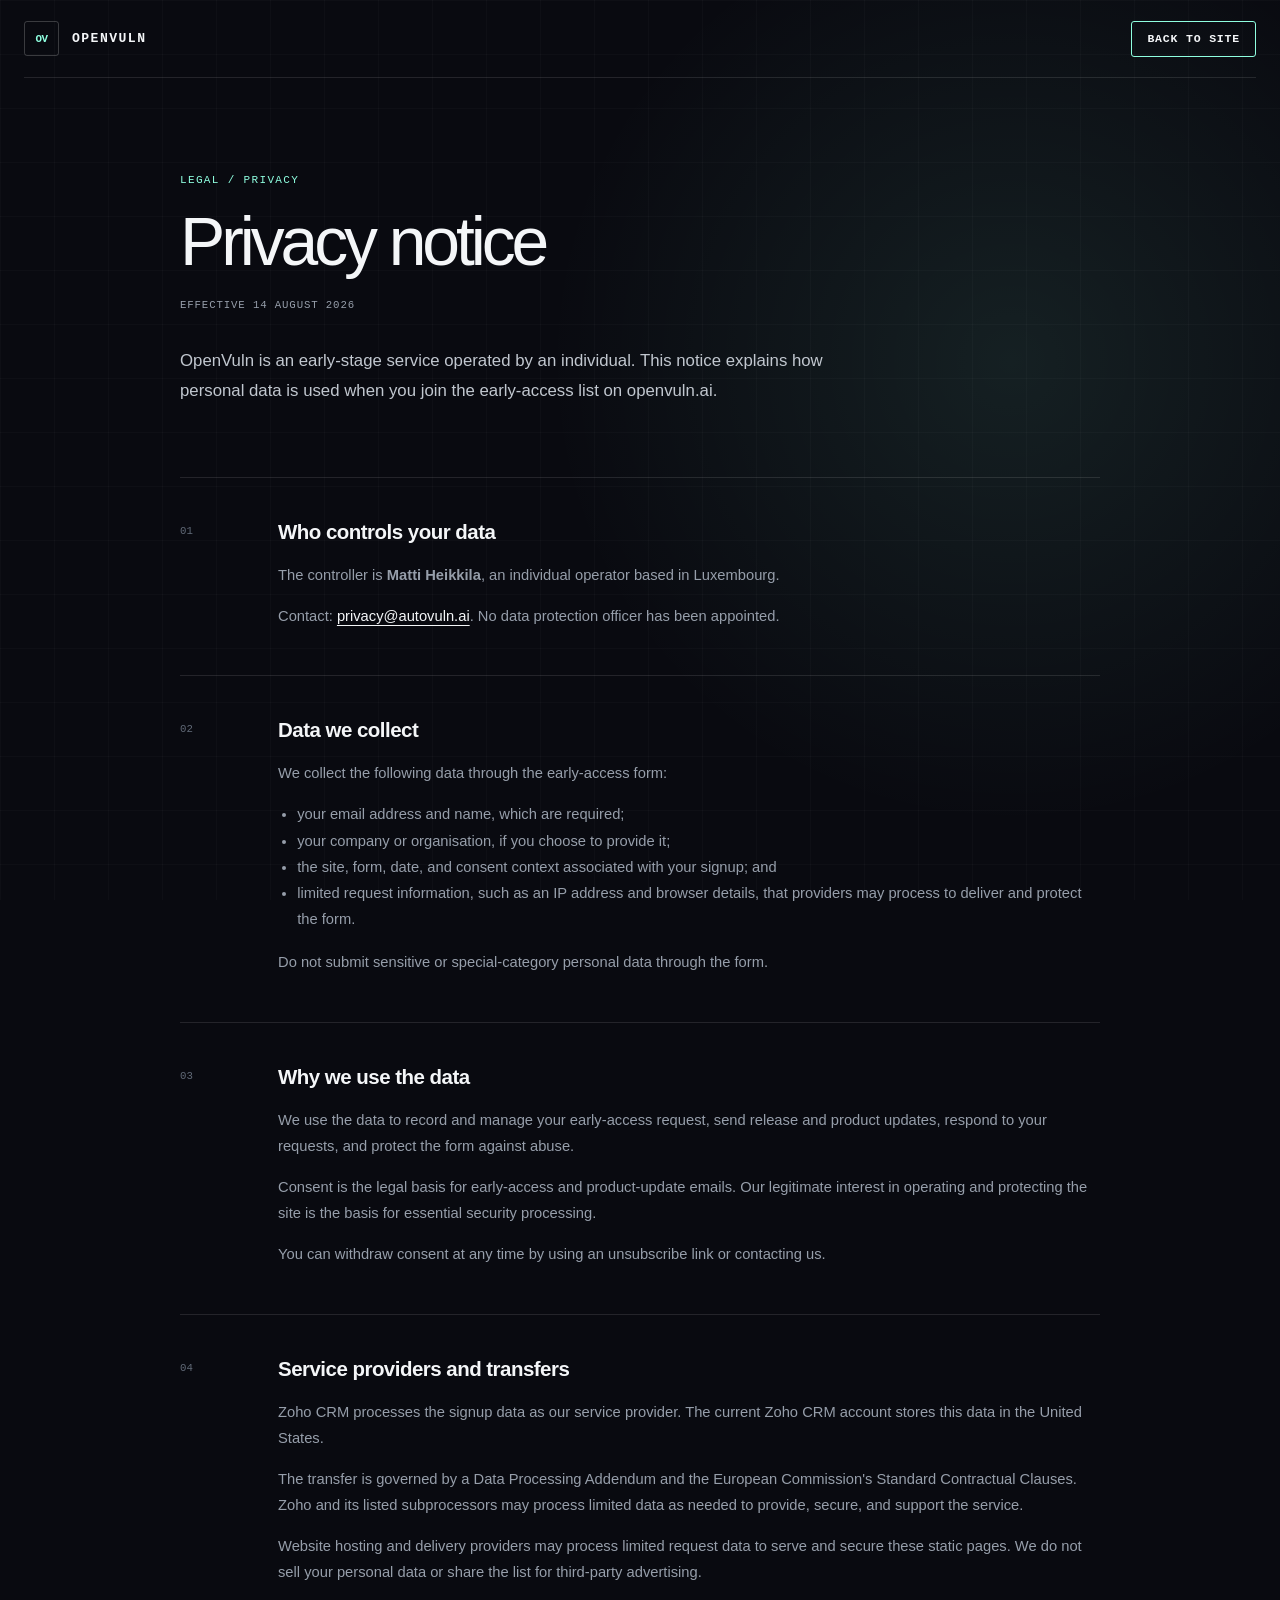
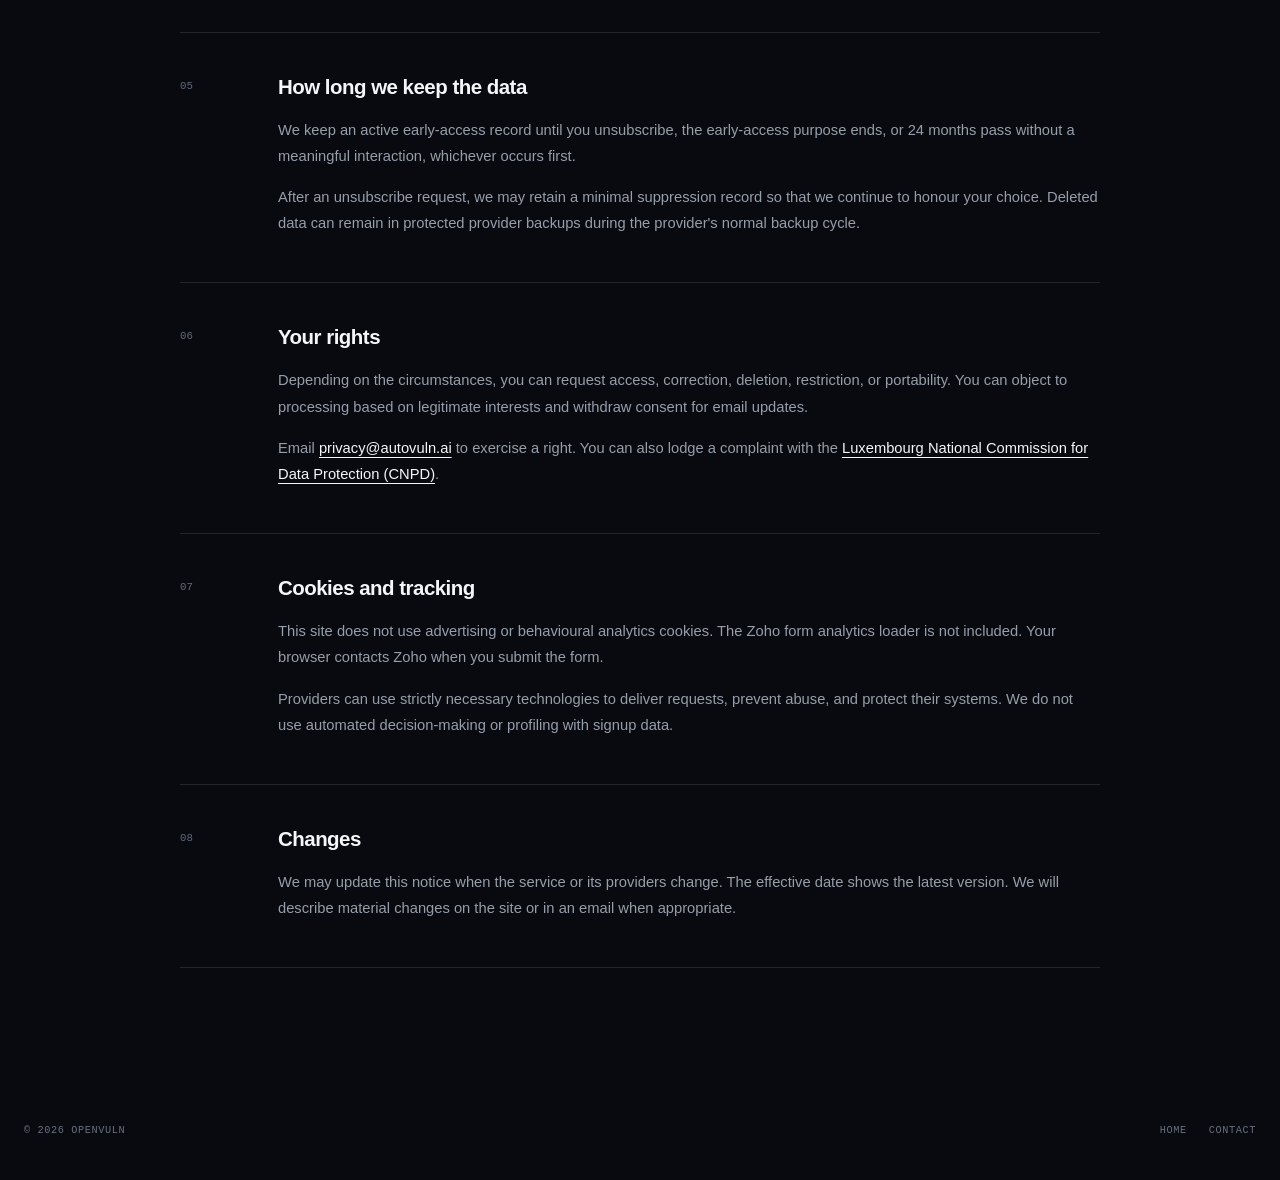
==== privacy/index.html @ ce963e1f "Add OpenVuln privacy notice" ====
<!doctype html>
<html lang="en">
  <head>
    <meta charset="utf-8">
    <meta name="viewport" content="width=device-width, initial-scale=1">
    <meta name="description" content="Privacy notice for the OpenVuln early-access list.">
    <meta name="theme-color" content="#090a10">
    <title>Privacy Notice — OpenVuln</title>
    <link rel="stylesheet" href="../assets/styles.css">
  </head>
  <body class="theme-openvuln legal-page">
    <a class="skip-link" href="#main">Skip to content</a>
    <header class="site-header shell">
      <a class="brand" href="../" aria-label="OpenVuln home">
        <span class="brand-mark" aria-hidden="true">OV</span>
        <span class="brand-name">OpenVuln</span>
      </a>
      <div class="header-meta"><a class="header-cta" href="../">Back to site</a></div>
    </header>

    <main class="legal-main" id="main">
      <div class="legal-hero">
        <p class="legal-kicker">Legal / Privacy</p>
        <h1>Privacy notice</h1>
        <p class="effective-date">Effective 14 August 2026</p>
        <p class="legal-intro">
          OpenVuln is an early-stage service operated by an individual. This notice explains how
          personal data is used when you join the early-access list on openvuln.ai.
        </p>
      </div>

      <div class="legal-sections">
        <section>
          <div>
            <h2>Who controls your data</h2>
            <p>The controller is <strong>Matti Heikkila</strong>, an individual operator based in Luxembourg.</p>
            <p>Contact: <a href="mailto:privacy@autovuln.ai">privacy@autovuln.ai</a>. No data protection officer has been appointed.</p>
          </div>
        </section>
        <section>
          <div>
            <h2>Data we collect</h2>
            <p>We collect the following data through the early-access form:</p>
            <ul>
              <li>your email address and name, which are required;</li>
              <li>your company or organisation, if you choose to provide it;</li>
              <li>the site, form, date, and consent context associated with your signup; and</li>
              <li>limited request information, such as an IP address and browser details, that providers may process to deliver and protect the form.</li>
            </ul>
            <p>Do not submit sensitive or special-category personal data through the form.</p>
          </div>
        </section>
        <section>
          <div>
            <h2>Why we use the data</h2>
            <p>We use the data to record and manage your early-access request, send release and product updates, respond to your requests, and protect the form against abuse.</p>
            <p>Consent is the legal basis for early-access and product-update emails. Our legitimate interest in operating and protecting the site is the basis for essential security processing.</p>
            <p>You can withdraw consent at any time by using an unsubscribe link or contacting us.</p>
          </div>
        </section>
        <section>
          <div>
            <h2>Service providers and transfers</h2>
            <p>Zoho CRM processes the signup data as our service provider. The current Zoho CRM account stores this data in the United States.</p>
            <p>The transfer is governed by a Data Processing Addendum and the European Commission's Standard Contractual Clauses. Zoho and its listed subprocessors may process limited data as needed to provide, secure, and support the service.</p>
            <p>Website hosting and delivery providers may process limited request data to serve and secure these static pages. We do not sell your personal data or share the list for third-party advertising.</p>
          </div>
        </section>
        <section>
          <div>
            <h2>How long we keep the data</h2>
            <p>We keep an active early-access record until you unsubscribe, the early-access purpose ends, or 24 months pass without a meaningful interaction, whichever occurs first.</p>
            <p>After an unsubscribe request, we may retain a minimal suppression record so that we continue to honour your choice. Deleted data can remain in protected provider backups during the provider's normal backup cycle.</p>
          </div>
        </section>
        <section>
          <div>
            <h2>Your rights</h2>
            <p>Depending on the circumstances, you can request access, correction, deletion, restriction, or portability. You can object to processing based on legitimate interests and withdraw consent for email updates.</p>
            <p>Email <a href="mailto:privacy@autovuln.ai">privacy@autovuln.ai</a> to exercise a right. You can also lodge a complaint with the <a href="https://cnpd.public.lu/en/particuliers/faire-valoir/formulaire-plainte.html" rel="noreferrer" target="_blank">Luxembourg National Commission for Data Protection (CNPD)</a>.</p>
          </div>
        </section>
        <section>
          <div>
            <h2>Cookies and tracking</h2>
            <p>This site does not use advertising or behavioural analytics cookies. The Zoho form analytics loader is not included. Your browser contacts Zoho when you submit the form.</p>
            <p>Providers can use strictly necessary technologies to deliver requests, prevent abuse, and protect their systems. We do not use automated decision-making or profiling with signup data.</p>
          </div>
        </section>
        <section>
          <div>
            <h2>Changes</h2>
            <p>We may update this notice when the service or its providers change. The effective date shows the latest version. We will describe material changes on the site or in an email when appropriate.</p>
          </div>
        </section>
      </div>
    </main>

    <footer class="site-footer shell">
      <span>© 2026 OpenVuln</span>
      <nav class="footer-links" aria-label="Footer"><a href="../">Home</a><a href="mailto:privacy@autovuln.ai">Contact</a></nav>
    </footer>
  </body>
</html>
---- assets/styles.css ----
:root {
  color-scheme: dark;
  --bg: #090b0f;
  --bg-soft: #0e1117;
  --panel: rgba(17, 21, 28, 0.82);
  --panel-solid: #11151c;
  --line: rgba(255, 255, 255, 0.11);
  --line-strong: rgba(255, 255, 255, 0.2);
  --text: #f4f6f8;
  --muted: #969eaa;
  --muted-bright: #c1c7cf;
  --accent: #d4ff4f;
  --accent-rgb: 212, 255, 79;
  --accent-alt: #7ee7c5;
  --danger: #ff796c;
  --display: "Arial Narrow", "Helvetica Neue", Arial, sans-serif;
  --body: Inter, ui-sans-serif, -apple-system, BlinkMacSystemFont, "Segoe UI", sans-serif;
  --mono: "SFMono-Regular", Consolas, "Liberation Mono", monospace;
}

.theme-openvuln {
  --bg: #090a10;
  --bg-soft: #0e1019;
  --panel: rgba(17, 19, 31, 0.84);
  --panel-solid: #11131f;
  --accent: #8fffe0;
  --accent-rgb: 143, 255, 224;
  --accent-alt: #b996ff;
}

* {
  box-sizing: border-box;
}

html {
  scroll-behavior: smooth;
}

body {
  min-width: 320px;
  margin: 0;
  overflow-x: hidden;
  background:
    radial-gradient(circle at 79% 13%, rgba(var(--accent-rgb), 0.09), transparent 29rem),
    var(--bg);
  color: var(--text);
  font-family: var(--body);
  -webkit-font-smoothing: antialiased;
}

body::before {
  position: fixed;
  z-index: -1;
  inset: 0;
  background-image:
    linear-gradient(rgba(255, 255, 255, 0.025) 1px, transparent 1px),
    linear-gradient(90deg, rgba(255, 255, 255, 0.025) 1px, transparent 1px);
  background-size: 54px 54px;
  content: "";
  pointer-events: none;
}

a {
  color: inherit;
}

button,
input {
  font: inherit;
}

.skip-link {
  position: fixed;
  z-index: 100;
  top: 12px;
  left: 12px;
  padding: 10px 14px;
  transform: translateY(-160%);
  border-radius: 3px;
  background: var(--accent);
  color: #080a0e;
  font-weight: 700;
  text-decoration: none;
}

.skip-link:focus {
  transform: translateY(0);
}

.shell {
  width: min(1240px, calc(100% - 48px));
  margin-inline: auto;
}

.site-header {
  display: flex;
  min-height: 78px;
  align-items: center;
  justify-content: space-between;
  gap: 24px;
  border-bottom: 1px solid var(--line);
}

.brand {
  display: inline-flex;
  align-items: center;
  gap: 13px;
  text-decoration: none;
}

.brand-mark {
  display: grid;
  width: 35px;
  height: 35px;
  place-items: center;
  border: 1px solid var(--line-strong);
  border-radius: 3px;
  color: var(--accent);
  font-family: var(--mono);
  font-size: 0.68rem;
  font-weight: 700;
  letter-spacing: -0.05em;
}

.brand-name {
  font-family: var(--mono);
  font-size: 0.82rem;
  font-weight: 700;
  letter-spacing: 0.11em;
  text-transform: uppercase;
}

.header-meta {
  display: inline-flex;
  align-items: center;
  gap: 22px;
  color: var(--muted);
  font-family: var(--mono);
  font-size: 0.67rem;
  letter-spacing: 0.09em;
  text-transform: uppercase;
}

.header-cta,
.primary-cta,
.submit-button {
  display: inline-flex;
  min-height: 44px;
  align-items: center;
  justify-content: center;
  border: 1px solid var(--accent);
  border-radius: 3px;
  background: var(--accent);
  color: #090b0f;
  font-family: var(--mono);
  font-size: 0.72rem;
  font-weight: 750;
  letter-spacing: 0.07em;
  text-decoration: none;
  text-transform: uppercase;
  transition: transform 160ms ease, box-shadow 160ms ease, background 160ms ease;
}

.header-cta {
  min-height: 36px;
  padding: 0 15px;
  background: transparent;
  color: var(--text);
}

.header-cta:hover,
.header-cta:focus-visible,
.primary-cta:hover,
.primary-cta:focus-visible,
.submit-button:hover,
.submit-button:focus-visible {
  transform: translateY(-2px);
  box-shadow: 0 12px 30px rgba(var(--accent-rgb), 0.15);
}

.hero {
  display: grid;
  min-height: 710px;
  grid-template-columns: minmax(0, 1.12fr) minmax(360px, 0.72fr);
  align-items: center;
  gap: clamp(48px, 8vw, 116px);
  padding: 82px 0 88px;
}

.eyebrow,
.section-kicker,
.panel-label,
.model-label,
.form-note,
.legal-kicker,
.status-pill {
  font-family: var(--mono);
  font-size: 0.69rem;
  letter-spacing: 0.12em;
  text-transform: uppercase;
}

.eyebrow {
  display: flex;
  align-items: center;
  gap: 11px;
  margin: 0 0 32px;
  color: var(--accent);
}

.pulse {
  width: 7px;
  height: 7px;
  border-radius: 50%;
  background: currentColor;
  box-shadow: 0 0 0 0 rgba(var(--accent-rgb), 0.5);
  animation: pulse 2.4s infinite;
}

@keyframes pulse {
  70% {
    box-shadow: 0 0 0 8px rgba(var(--accent-rgb), 0);
  }
  100% {
    box-shadow: 0 0 0 0 rgba(var(--accent-rgb), 0);
  }
}

.hero h1 {
  max-width: 820px;
  margin: 0;
  font-family: var(--display);
  font-size: clamp(4rem, 7.7vw, 7.2rem);
  font-stretch: condensed;
  font-weight: 500;
  letter-spacing: -0.075em;
  line-height: 0.86;
  text-wrap: balance;
}

.hero h1 em {
  color: var(--accent);
  font-style: normal;
}

.hero-copy {
  max-width: 650px;
  margin: 38px 0 0;
  color: var(--muted-bright);
  font-size: clamp(1rem, 1.6vw, 1.18rem);
  line-height: 1.72;
}

.hero-actions {
  display: flex;
  flex-wrap: wrap;
  align-items: center;
  gap: 21px;
  margin-top: 38px;
}

.primary-cta {
  min-width: 190px;
  padding: 0 22px;
}

.quiet-note {
  color: var(--muted);
  font-family: var(--mono);
  font-size: 0.68rem;
  line-height: 1.55;
  text-transform: uppercase;
}

.signal-panel {
  position: relative;
  overflow: hidden;
  border: 1px solid var(--line-strong);
  border-radius: 5px;
  background: linear-gradient(145deg, rgba(var(--accent-rgb), 0.04), transparent 46%), var(--panel);
  box-shadow: 0 34px 100px rgba(0, 0, 0, 0.35);
}

.signal-panel::after {
  position: absolute;
  right: -32%;
  bottom: -55%;
  width: 25rem;
  height: 25rem;
  border: 1px solid rgba(var(--accent-rgb), 0.18);
  border-radius: 50%;
  content: "";
}

.panel-header {
  display: flex;
  align-items: center;
  justify-content: space-between;
  padding: 17px 19px;
  border-bottom: 1px solid var(--line);
}

.panel-label {
  color: var(--muted);
}

.panel-dots {
  display: flex;
  gap: 5px;
}

.panel-dots span {
  width: 5px;
  height: 5px;
  border-radius: 50%;
  background: var(--line-strong);
}

.panel-dots span:first-child {
  background: var(--accent);
}

.signal-body {
  position: relative;
  z-index: 1;
  padding: 28px 24px 27px;
  font-family: var(--mono);
}

.signal-step {
  display: grid;
  grid-template-columns: 38px minmax(0, 1fr) auto;
  align-items: center;
  gap: 10px;
  padding: 15px 0;
  border-bottom: 1px solid var(--line);
  font-size: 0.74rem;
}

.signal-step:last-of-type {
  border-bottom: 0;
}

.signal-index {
  color: #59616e;
}

.signal-name {
  color: var(--muted-bright);
}

.signal-state {
  color: var(--accent);
  font-size: 0.62rem;
  letter-spacing: 0.08em;
  text-transform: uppercase;
}

.signal-output {
  margin-top: 24px;
  padding: 15px 16px;
  border-left: 2px solid var(--accent);
  background: rgba(var(--accent-rgb), 0.055);
  color: var(--muted);
  font-size: 0.68rem;
  line-height: 1.65;
}

.signal-output strong {
  color: var(--text);
  font-weight: 600;
}

.model-strip {
  border-block: 1px solid var(--line);
  background: rgba(255, 255, 255, 0.015);
}

.model-row {
  display: grid;
  min-height: 112px;
  grid-template-columns: 1.1fr repeat(3, minmax(140px, 0.72fr));
  align-items: center;
}

.model-intro {
  padding-right: 36px;
}

.model-label {
  display: block;
  margin-bottom: 9px;
  color: var(--accent);
}

.model-intro p {
  margin: 0;
  color: var(--muted);
  font-size: 0.8rem;
  line-height: 1.55;
}

.model-name {
  display: grid;
  min-height: 112px;
  place-items: center;
  border-left: 1px solid var(--line);
  font-family: var(--mono);
  font-size: 0.76rem;
  letter-spacing: 0.045em;
  text-align: center;
}

.content-section {
  padding: 118px 0;
}

.section-heading {
  display: grid;
  grid-template-columns: minmax(0, 0.85fr) minmax(320px, 1.15fr);
  gap: 70px;
  margin-bottom: 74px;
}

.section-kicker {
  margin: 4px 0 0;
  color: var(--accent);
}

.section-heading h2,
.signup-copy h2,
.legal-hero h1,
.thanks-card h1 {
  margin: 0;
  font-family: var(--display);
  font-size: clamp(2.8rem, 5.3vw, 5.1rem);
  font-weight: 500;
  letter-spacing: -0.06em;
  line-height: 0.96;
  text-wrap: balance;
}

.section-heading p {
  max-width: 630px;
  margin: 25px 0 0;
  color: var(--muted);
  font-size: 1rem;
  line-height: 1.75;
}

.capability-grid {
  display: grid;
  grid-template-columns: repeat(3, minmax(0, 1fr));
  border-top: 1px solid var(--line);
}

.capability {
  min-height: 265px;
  padding: 31px 30px 34px 0;
  border-bottom: 1px solid var(--line);
}

.capability + .capability {
  padding-left: 30px;
  border-left: 1px solid var(--line);
}

.capability-number {
  color: #616977;
  font-family: var(--mono);
  font-size: 0.68rem;
}

.capability h3 {
  max-width: 260px;
  margin: 56px 0 16px;
  font-size: 1.22rem;
  font-weight: 600;
  letter-spacing: -0.025em;
}

.capability p {
  margin: 0;
  color: var(--muted);
  font-size: 0.88rem;
  line-height: 1.72;
}

.signup-section {
  padding: 104px 0 116px;
  border-top: 1px solid var(--line);
  background:
    linear-gradient(90deg, rgba(var(--accent-rgb), 0.045), transparent 46%),
    var(--bg-soft);
}

.signup-layout {
  display: grid;
  grid-template-columns: minmax(0, 0.88fr) minmax(420px, 0.72fr);
  align-items: start;
  gap: clamp(60px, 10vw, 140px);
}

.signup-copy .section-kicker {
  margin-bottom: 27px;
}

.signup-copy > p:last-child {
  max-width: 530px;
  margin: 28px 0 0;
  color: var(--muted);
  line-height: 1.75;
}

.early-access-form {
  padding: 30px;
  border: 1px solid var(--line-strong);
  border-radius: 5px;
  background: var(--panel-solid);
}

.form-note {
  display: flex;
  align-items: center;
  justify-content: space-between;
  gap: 20px;
  margin: 0 0 28px;
  color: var(--muted);
}

.form-note span:last-child {
  color: var(--accent);
}

.field {
  margin-bottom: 20px;
}

.field label {
  display: block;
  margin-bottom: 9px;
  color: var(--muted-bright);
  font-family: var(--mono);
  font-size: 0.68rem;
  letter-spacing: 0.06em;
  text-transform: uppercase;
}

.optional {
  color: #626b78;
}

.field input {
  width: 100%;
  min-height: 51px;
  padding: 0 14px;
  border: 1px solid var(--line-strong);
  border-radius: 3px;
  outline: 0;
  background: #0b0e13;
  color: var(--text);
  transition: border-color 150ms ease, box-shadow 150ms ease;
}

.field input::placeholder {
  color: #59616c;
}

.field input:focus {
  border-color: var(--accent);
  box-shadow: 0 0 0 3px rgba(var(--accent-rgb), 0.08);
}

.consent-field {
  display: grid;
  grid-template-columns: 18px minmax(0, 1fr);
  gap: 11px;
  margin: 6px 0 24px;
  color: var(--muted);
  cursor: pointer;
  font-size: 0.78rem;
  line-height: 1.58;
}

.consent-field input {
  width: 17px;
  height: 17px;
  margin: 2px 0 0;
  accent-color: var(--accent);
}

.consent-field a {
  color: var(--text);
  text-decoration-color: #65707d;
  text-underline-offset: 3px;
}

.form-error {
  min-height: 20px;
  margin: -11px 0 17px 29px;
  color: var(--danger);
  font-size: 0.74rem;
}

.submit-button {
  width: 100%;
  min-height: 51px;
  cursor: pointer;
}

.submit-button:disabled {
  cursor: wait;
  opacity: 0.65;
  transform: none;
}

.form-fine-print {
  margin: 14px 0 0;
  color: #68717e;
  font-family: var(--mono);
  font-size: 0.62rem;
  line-height: 1.5;
  text-align: center;
  text-transform: uppercase;
}

.honeypot {
  position: absolute !important;
  width: 1px !important;
  height: 1px !important;
  overflow: hidden !important;
  clip: rect(0 0 0 0) !important;
  clip-path: inset(50%) !important;
  white-space: nowrap !important;
}

.site-footer {
  display: flex;
  min-height: 100px;
  align-items: center;
  justify-content: space-between;
  gap: 30px;
  color: #68717e;
  font-family: var(--mono);
  font-size: 0.64rem;
  letter-spacing: 0.06em;
  text-transform: uppercase;
}

.footer-links {
  display: flex;
  flex-wrap: wrap;
  gap: 22px;
}

.footer-links a {
  text-decoration-color: transparent;
  text-underline-offset: 4px;
}

.footer-links a:hover,
.footer-links a:focus-visible {
  color: var(--text);
  text-decoration-color: var(--accent);
}

.legal-page,
.thanks-page {
  min-height: 100vh;
}

.legal-main {
  width: min(920px, calc(100% - 48px));
  margin-inline: auto;
  padding: 96px 0 112px;
}

.legal-hero {
  padding-bottom: 72px;
  border-bottom: 1px solid var(--line);
}

.legal-kicker {
  margin: 0 0 23px;
  color: var(--accent);
}

.effective-date {
  margin: 25px 0 0;
  color: var(--muted);
  font-family: var(--mono);
  font-size: 0.67rem;
  letter-spacing: 0.08em;
  text-transform: uppercase;
}

.legal-intro {
  max-width: 700px;
  margin: 35px 0 0;
  color: var(--muted-bright);
  font-size: 1.05rem;
  line-height: 1.75;
}

.legal-sections {
  counter-reset: legal;
}

.legal-sections section {
  display: grid;
  grid-template-columns: 74px minmax(0, 1fr);
  gap: 24px;
  padding: 42px 0 46px;
  border-bottom: 1px solid var(--line);
  counter-increment: legal;
}

.legal-sections section::before {
  padding-top: 5px;
  color: #616a77;
  content: counter(legal, decimal-leading-zero);
  font-family: var(--mono);
  font-size: 0.67rem;
}

.legal-sections h2 {
  margin: 0 0 18px;
  font-size: 1.28rem;
  font-weight: 600;
  letter-spacing: -0.025em;
}

.legal-sections p,
.legal-sections li {
  color: var(--muted);
  font-size: 0.92rem;
  line-height: 1.78;
}

.legal-sections p {
  margin: 0 0 15px;
}

.legal-sections p:last-child {
  margin-bottom: 0;
}

.legal-sections ul {
  margin: 0 0 17px;
  padding-left: 1.2rem;
}

.legal-sections a {
  color: var(--text);
  text-underline-offset: 4px;
}

.thanks-page {
  display: grid;
  place-items: center;
  padding: 32px;
}

.thanks-card {
  width: min(700px, 100%);
  padding: clamp(36px, 7vw, 70px);
  border: 1px solid var(--line-strong);
  border-radius: 5px;
  background: var(--panel);
  box-shadow: 0 35px 100px rgba(0, 0, 0, 0.35);
}

.status-pill {
  display: inline-flex;
  align-items: center;
  gap: 9px;
  margin-bottom: 28px;
  color: var(--accent);
}

.status-pill::before {
  width: 7px;
  height: 7px;
  border-radius: 50%;
  background: currentColor;
  content: "";
}

.thanks-card p {
  max-width: 540px;
  margin: 28px 0 0;
  color: var(--muted);
  font-size: 1rem;
  line-height: 1.72;
}

.thanks-card .primary-cta {
  margin-top: 34px;
}

@media (max-width: 980px) {
  .hero {
    grid-template-columns: 1fr;
  }

  .hero-copy {
    max-width: 730px;
  }

  .signal-panel {
    width: min(620px, 100%);
  }

  .model-row {
    grid-template-columns: repeat(3, 1fr);
  }

  .model-intro {
    grid-column: 1 / -1;
    padding: 26px 0;
    border-bottom: 1px solid var(--line);
  }

  .model-name {
    min-height: 82px;
  }

  .model-name:nth-of-type(2) {
    border-left: 0;
  }

  .signup-layout {
    grid-template-columns: 1fr;
  }

  .early-access-form {
    width: min(620px, 100%);
  }
}

@media (max-width: 720px) {
  .shell {
    width: min(100% - 30px, 1240px);
  }

  .site-header {
    min-height: 68px;
  }

  .header-meta > span {
    display: none;
  }

  .hero {
    min-height: auto;
    padding: 68px 0 72px;
  }

  .hero h1 {
    font-size: clamp(3.35rem, 16vw, 5.1rem);
  }

  .model-row {
    grid-template-columns: 1fr;
  }

  .model-name {
    min-height: 67px;
    border-bottom: 1px solid var(--line);
    border-left: 0;
  }

  .section-heading {
    grid-template-columns: 1fr;
    gap: 24px;
  }

  .capability-grid {
    grid-template-columns: 1fr;
  }

  .capability {
    min-height: auto;
    padding: 28px 0 32px;
  }

  .capability + .capability {
    padding-left: 0;
    border-left: 0;
  }

  .capability h3 {
    margin-top: 30px;
  }

  .content-section,
  .signup-section {
    padding: 82px 0;
  }

  .early-access-form {
    padding: 23px 20px;
  }

  .site-footer {
    align-items: flex-start;
    flex-direction: column;
    justify-content: center;
    padding: 28px 0;
  }

  .legal-main {
    width: min(100% - 30px, 920px);
    padding-top: 70px;
  }

  .legal-sections section {
    grid-template-columns: 1fr;
    gap: 13px;
  }
}

@media (prefers-reduced-motion: reduce) {
  html {
    scroll-behavior: auto;
  }

  *,
  *::before,
  *::after {
    animation-duration: 0.01ms !important;
    animation-iteration-count: 1 !important;
    transition-duration: 0.01ms !important;
  }
}
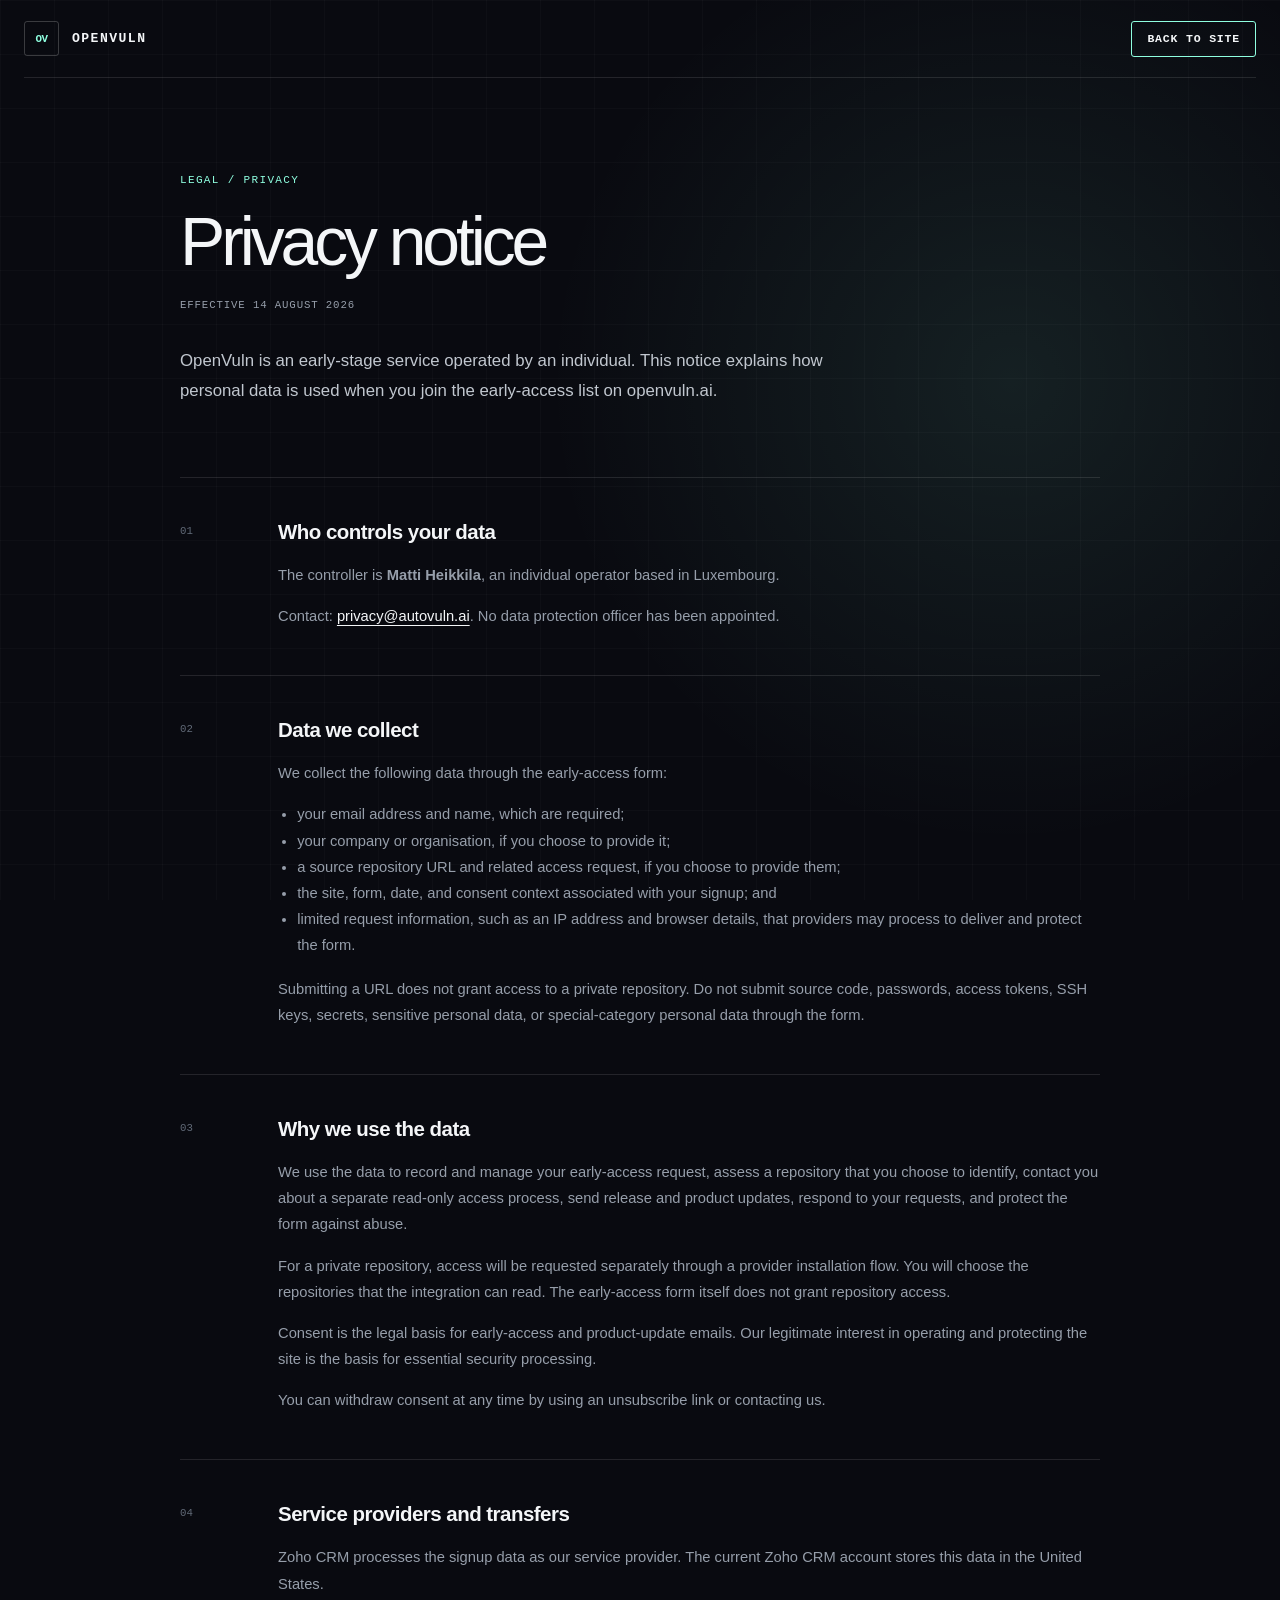
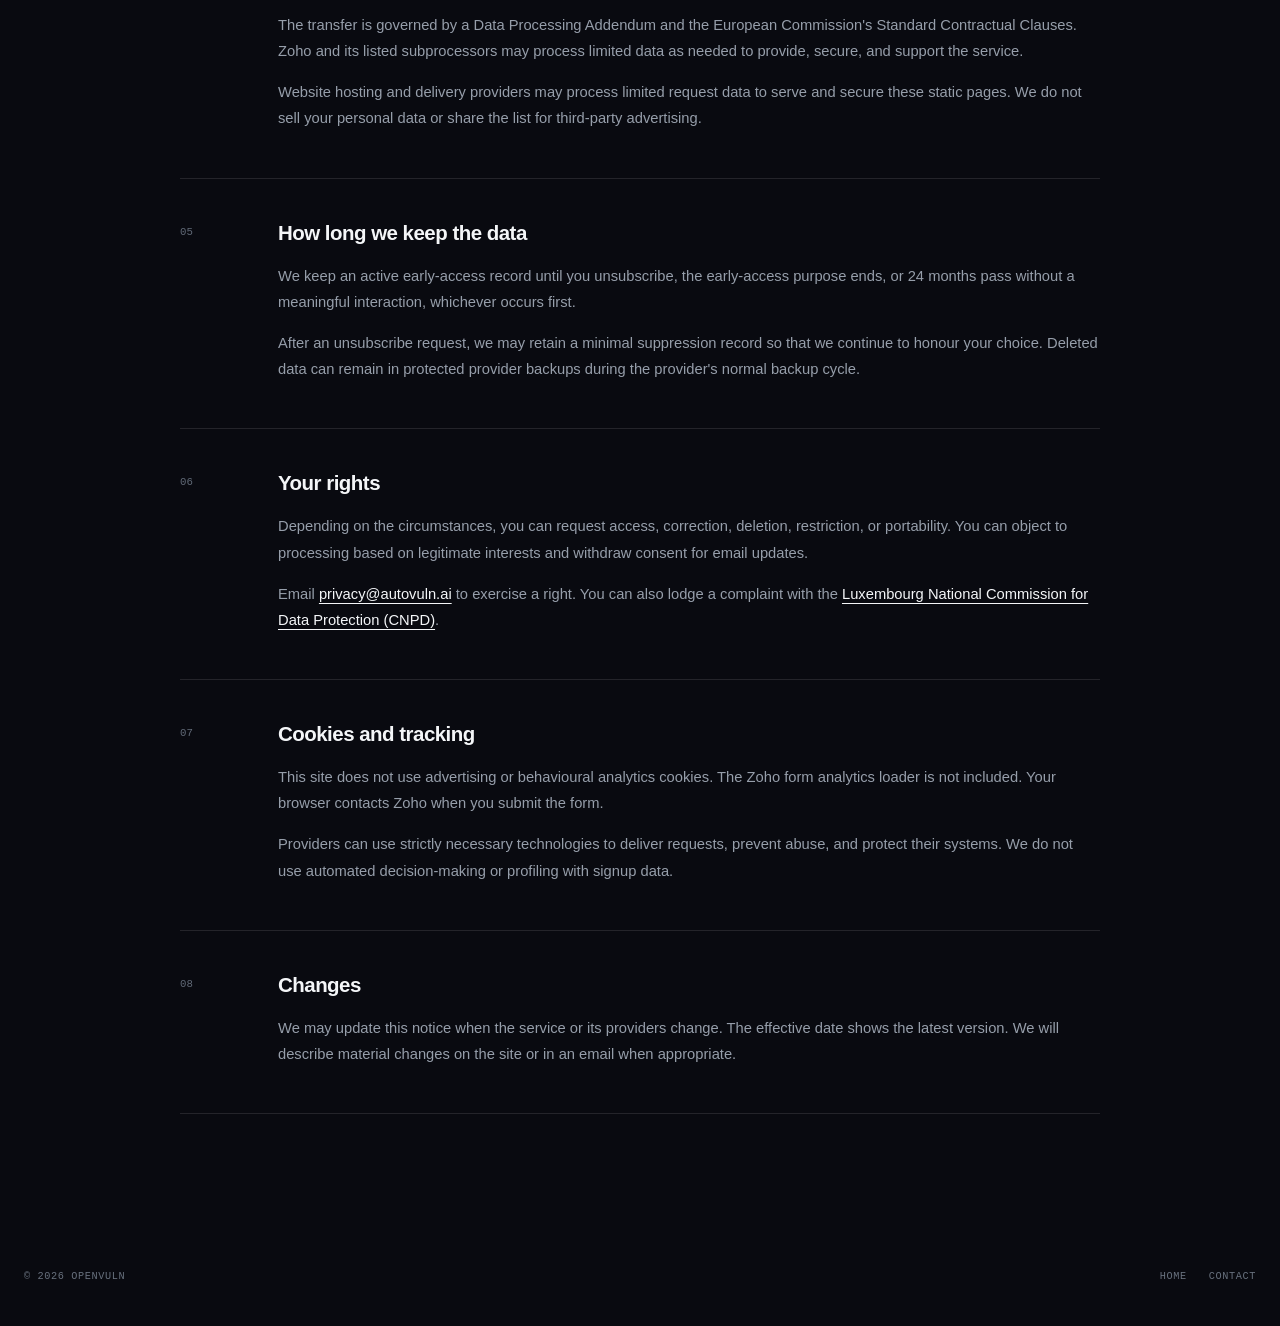
==== commit d4a5eca8: "Document repository request data" ====
--- a/privacy/index.html
+++ b/privacy/index.html
@@ -44,16 +44,18 @@
             <ul>
               <li>your email address and name, which are required;</li>
               <li>your company or organisation, if you choose to provide it;</li>
+              <li>a source repository URL and related access request, if you choose to provide them;</li>
               <li>the site, form, date, and consent context associated with your signup; and</li>
               <li>limited request information, such as an IP address and browser details, that providers may process to deliver and protect the form.</li>
             </ul>
-            <p>Do not submit sensitive or special-category personal data through the form.</p>
+            <p>Submitting a URL does not grant access to a private repository. Do not submit source code, passwords, access tokens, SSH keys, secrets, sensitive personal data, or special-category personal data through the form.</p>
           </div>
         </section>
         <section>
           <div>
             <h2>Why we use the data</h2>
-            <p>We use the data to record and manage your early-access request, send release and product updates, respond to your requests, and protect the form against abuse.</p>
+            <p>We use the data to record and manage your early-access request, assess a repository that you choose to identify, contact you about a separate read-only access process, send release and product updates, respond to your requests, and protect the form against abuse.</p>
+            <p>For a private repository, access will be requested separately through a provider installation flow. You will choose the repositories that the integration can read. The early-access form itself does not grant repository access.</p>
             <p>Consent is the legal basis for early-access and product-update emails. Our legitimate interest in operating and protecting the site is the basis for essential security processing.</p>
             <p>You can withdraw consent at any time by using an unsubscribe link or contacting us.</p>
           </div>
--- a/assets/styles.css
+++ b/assets/styles.css
@@ -571,6 +571,13 @@
   box-shadow: 0 0 0 3px rgba(var(--accent-rgb), 0.08);
 }
 
+.field-note {
+  margin: 8px 0 0;
+  color: var(--muted);
+  font-size: 0.72rem;
+  line-height: 1.55;
+}
+
 .consent-field {
   display: grid;
   grid-template-columns: 18px minmax(0, 1fr);
@@ -580,6 +587,14 @@
   cursor: pointer;
   font-size: 0.78rem;
   line-height: 1.58;
+}
+
+.repository-authorisation {
+  margin-bottom: 8px;
+}
+
+.repository-authorisation[hidden] {
+  display: none;
 }
 
 .consent-field input {
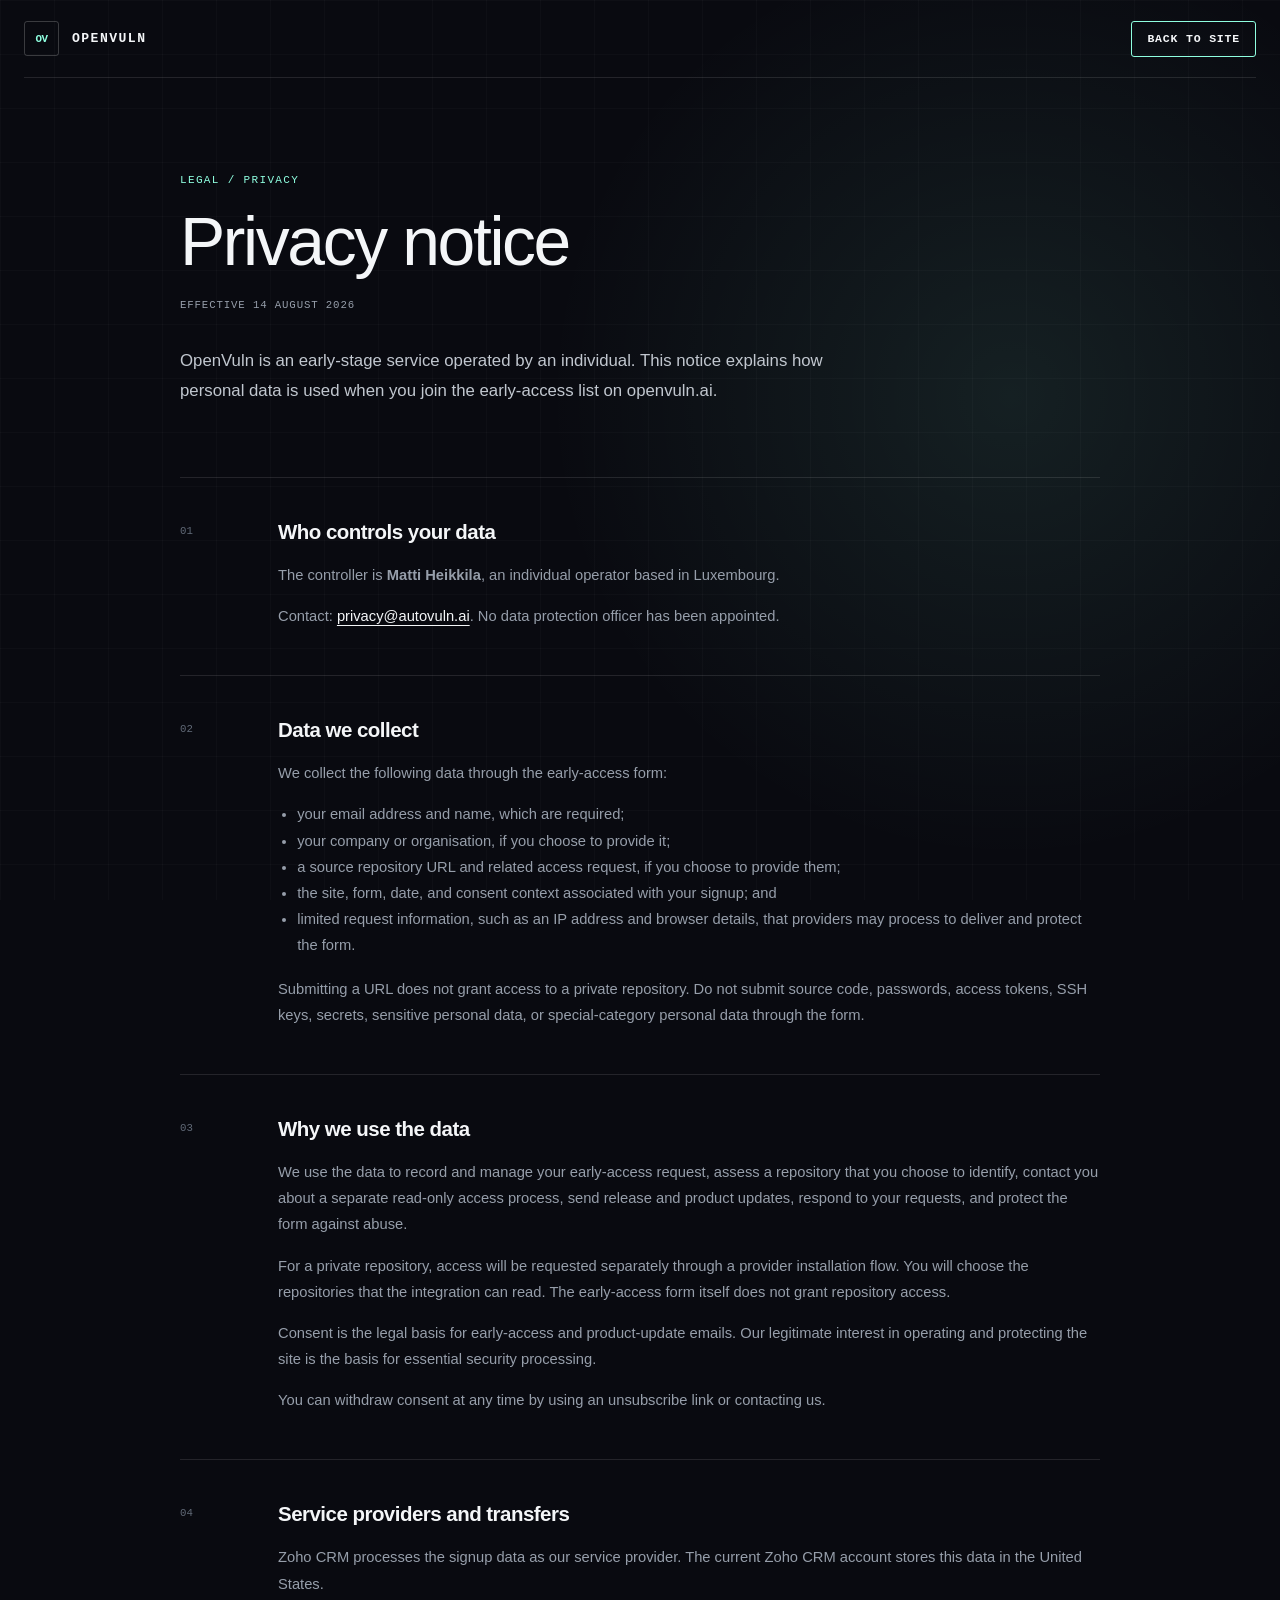
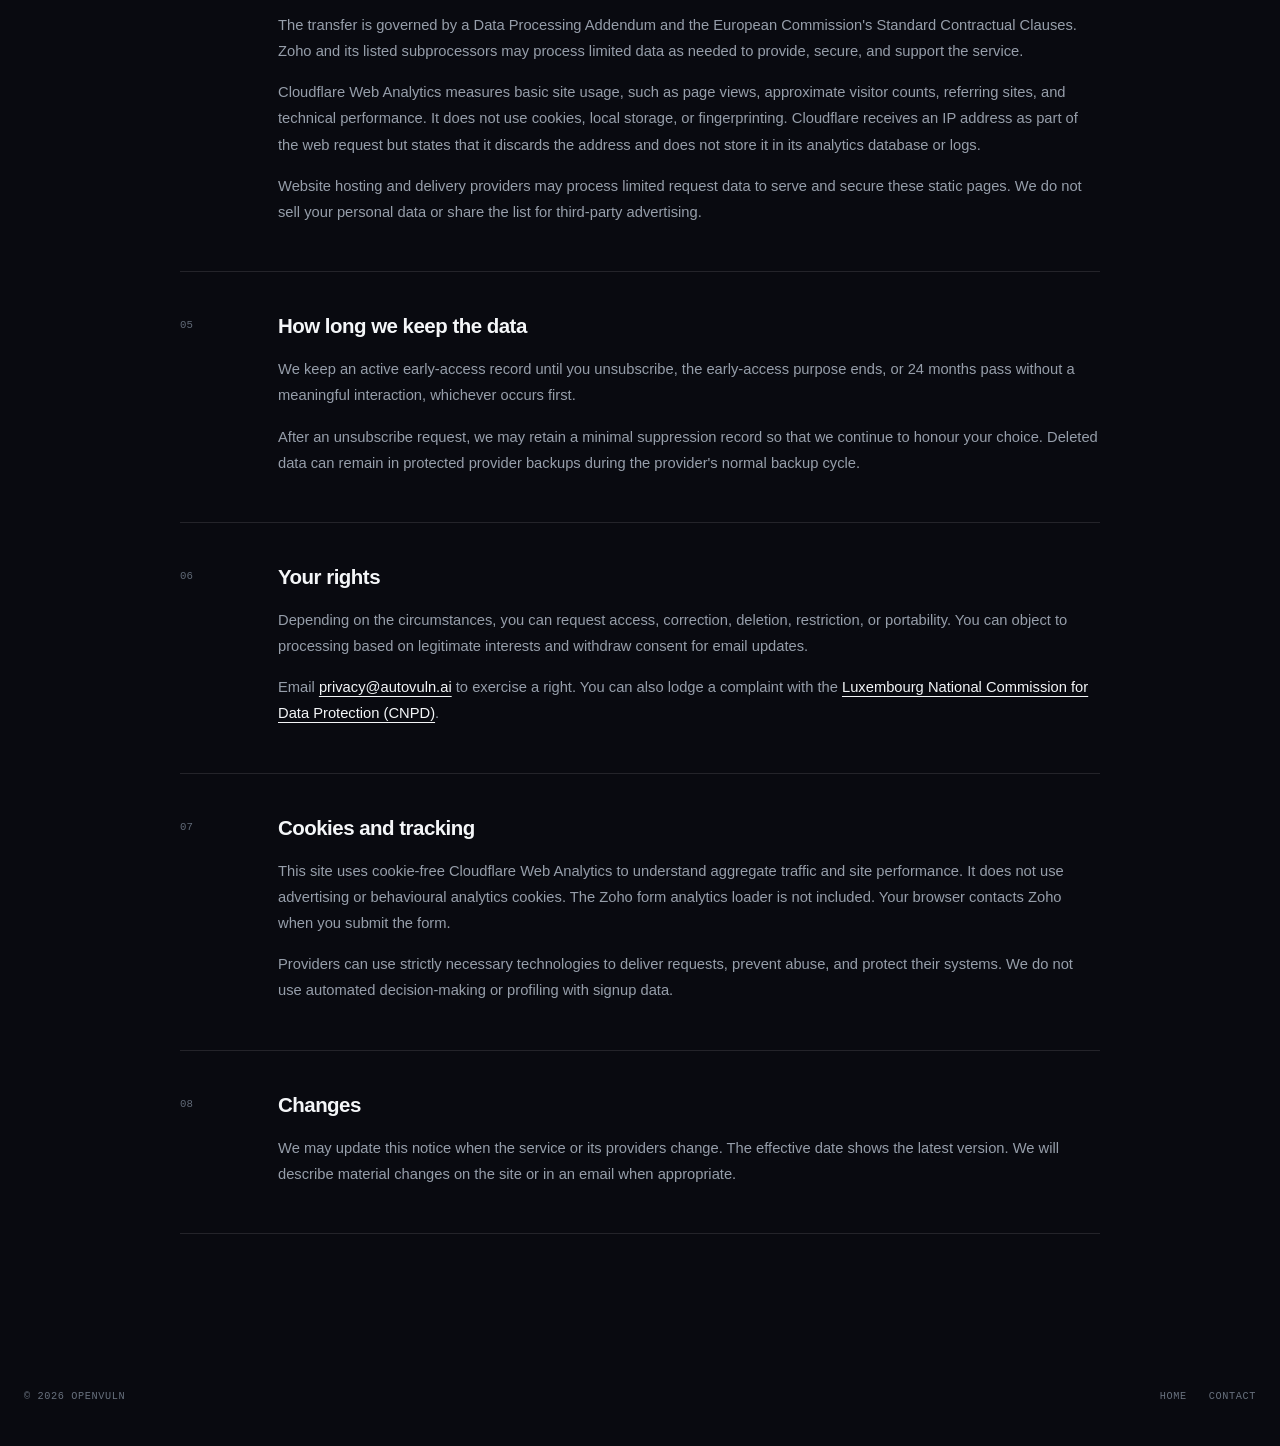
==== commit 6a0c4744: "Add Cloudflare Web Analytics" ====
--- a/privacy/index.html
+++ b/privacy/index.html
@@ -7,6 +7,9 @@
     <meta name="theme-color" content="#090a10">
     <title>Privacy Notice — OpenVuln</title>
     <link rel="stylesheet" href="../assets/styles.css">
+    <!-- Cloudflare Web Analytics -->
+    <script type="module" src="https://static.cloudflareinsights.com/beacon.min.js" data-cf-beacon='{"token":"a44a7bb461004aa5b3462c7934afa2dc"}'></script>
+    <!-- End Cloudflare Web Analytics -->
   </head>
   <body class="theme-openvuln legal-page">
     <a class="skip-link" href="#main">Skip to content</a>
@@ -65,6 +68,7 @@
             <h2>Service providers and transfers</h2>
             <p>Zoho CRM processes the signup data as our service provider. The current Zoho CRM account stores this data in the United States.</p>
             <p>The transfer is governed by a Data Processing Addendum and the European Commission's Standard Contractual Clauses. Zoho and its listed subprocessors may process limited data as needed to provide, secure, and support the service.</p>
+            <p>Cloudflare Web Analytics measures basic site usage, such as page views, approximate visitor counts, referring sites, and technical performance. It does not use cookies, local storage, or fingerprinting. Cloudflare receives an IP address as part of the web request but states that it discards the address and does not store it in its analytics database or logs.</p>
             <p>Website hosting and delivery providers may process limited request data to serve and secure these static pages. We do not sell your personal data or share the list for third-party advertising.</p>
           </div>
         </section>
@@ -85,7 +89,7 @@
         <section>
           <div>
             <h2>Cookies and tracking</h2>
-            <p>This site does not use advertising or behavioural analytics cookies. The Zoho form analytics loader is not included. Your browser contacts Zoho when you submit the form.</p>
+            <p>This site uses cookie-free Cloudflare Web Analytics to understand aggregate traffic and site performance. It does not use advertising or behavioural analytics cookies. The Zoho form analytics loader is not included. Your browser contacts Zoho when you submit the form.</p>
             <p>Providers can use strictly necessary technologies to deliver requests, prevent abuse, and protect their systems. We do not use automated decision-making or profiling with signup data.</p>
           </div>
         </section>
--- a/assets/styles.css
+++ b/assets/styles.css
@@ -13,7 +13,7 @@
   --accent-rgb: 212, 255, 79;
   --accent-alt: #7ee7c5;
   --danger: #ff796c;
-  --display: "Arial Narrow", "Helvetica Neue", Arial, sans-serif;
+  --display: "Helvetica Neue", Arial, sans-serif;
   --body: Inter, ui-sans-serif, -apple-system, BlinkMacSystemFont, "Segoe UI", sans-serif;
   --mono: "SFMono-Regular", Consolas, "Liberation Mono", monospace;
 }
@@ -233,7 +233,7 @@
   font-size: clamp(4rem, 7.7vw, 7.2rem);
   font-stretch: condensed;
   font-weight: 500;
-  letter-spacing: -0.075em;
+  letter-spacing: -0.04em;
   line-height: 0.86;
   text-wrap: balance;
 }
@@ -435,7 +435,7 @@
   font-family: var(--display);
   font-size: clamp(2.8rem, 5.3vw, 5.1rem);
   font-weight: 500;
-  letter-spacing: -0.06em;
+  letter-spacing: -0.035em;
   line-height: 0.96;
   text-wrap: balance;
 }
